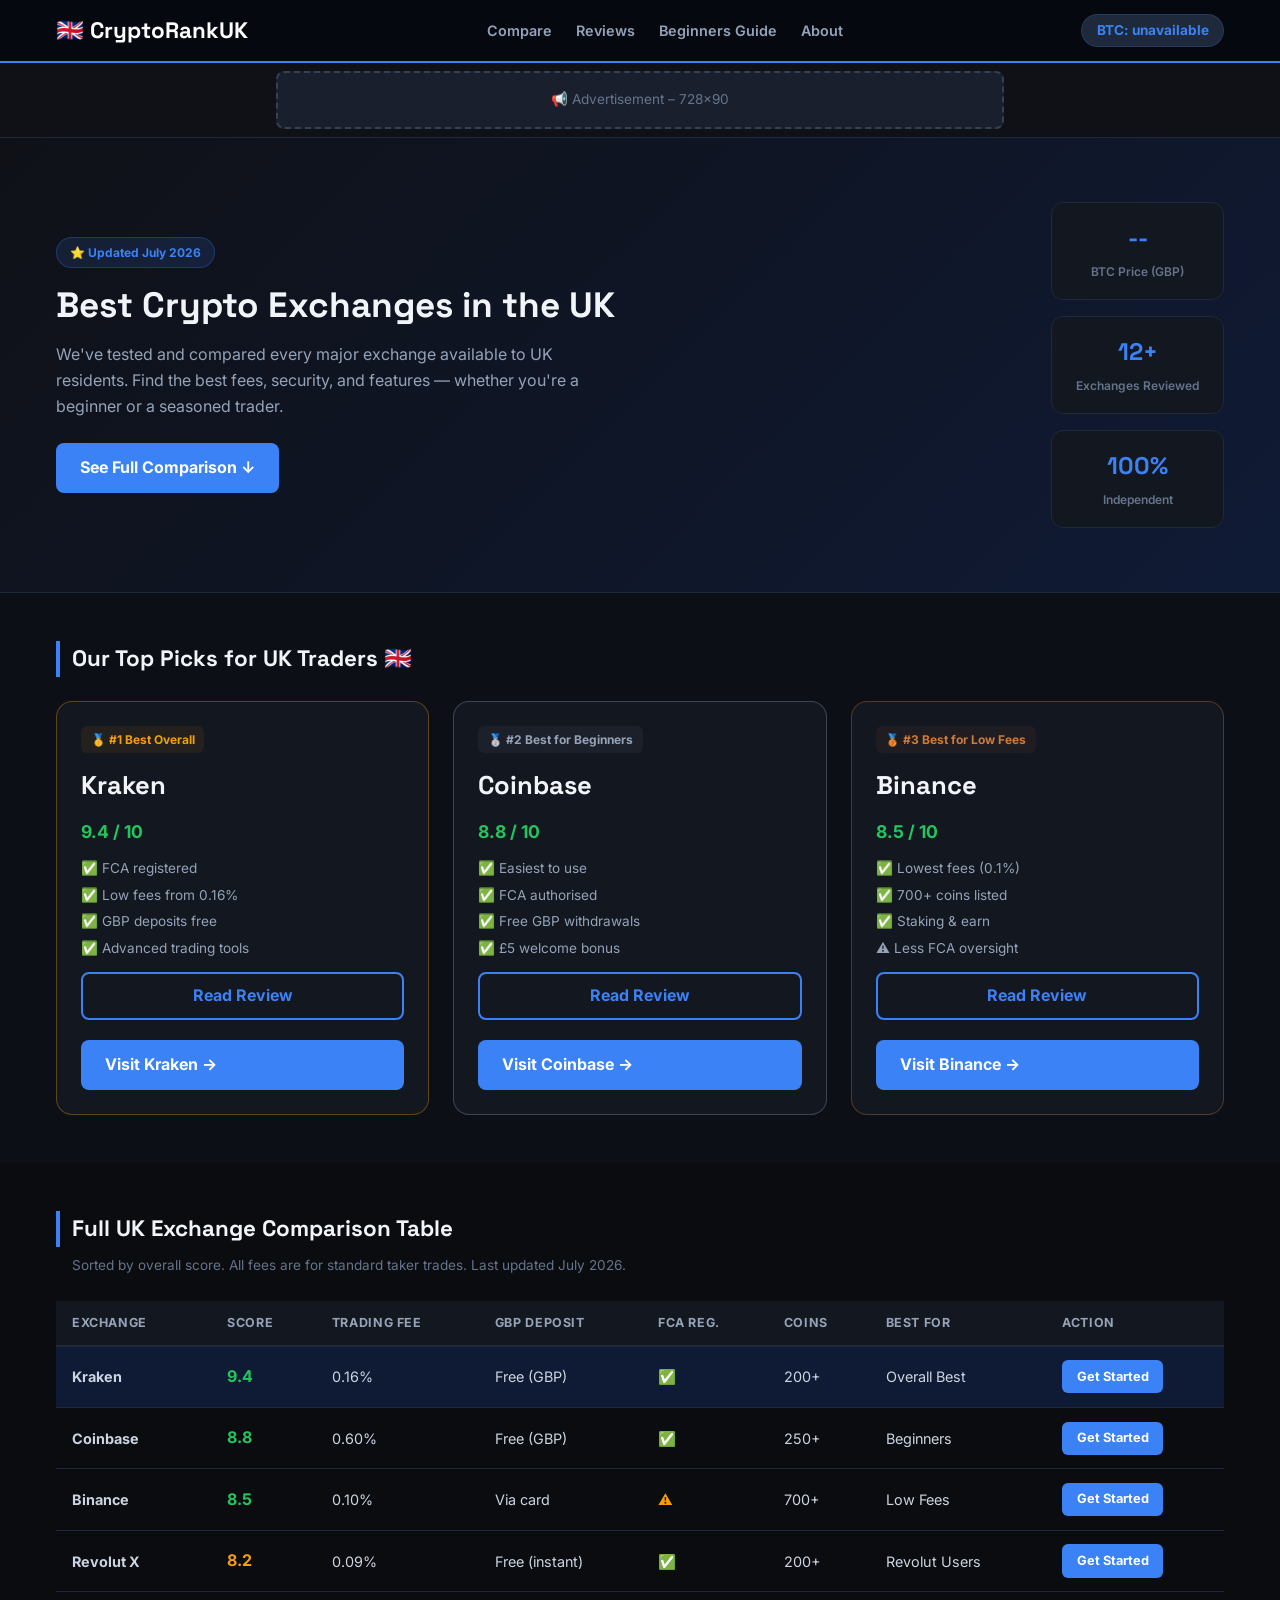
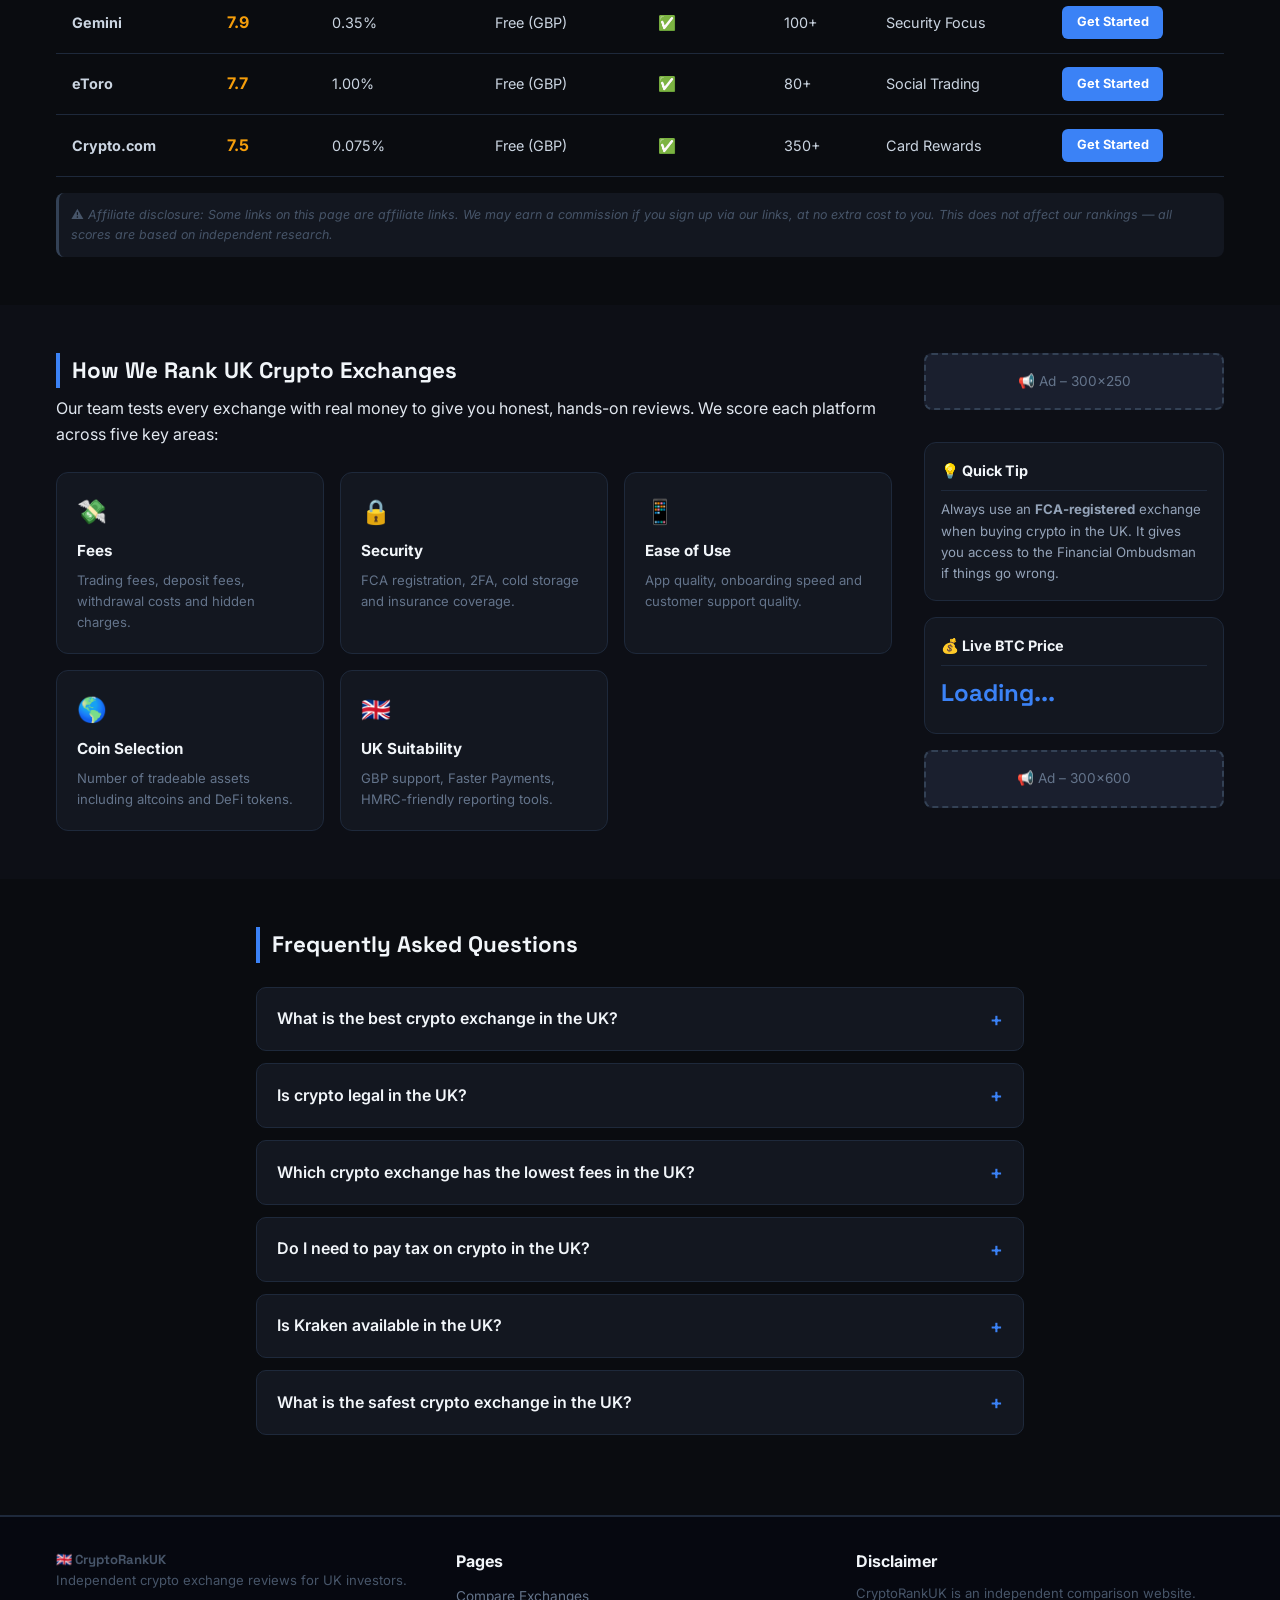
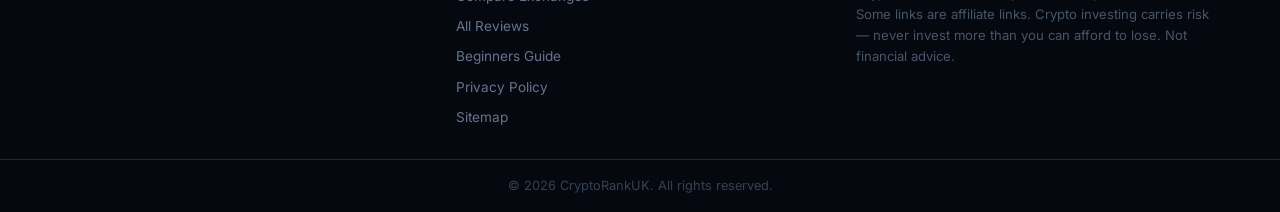
==== index.html @ 1b18f668 "feat: initial crypto exchange comparison site with SEO, affiliate slots and reviews" ====
<!DOCTYPE html>
<html lang="en">
<head>
  <meta charset="UTF-8" />
  <meta name="viewport" content="width=device-width, initial-scale=1.0" />
  <title>Best Crypto Exchanges UK 2026 – Fees, Reviews & Comparison | CryptoRankUK</title>
  <meta name="description" content="Compare the best crypto exchanges in the UK for 2026. Honest reviews of Kraken, Coinbase, Binance, and more. Find the lowest fees and best features." />
  <meta name="keywords" content="best crypto exchange UK, crypto exchange comparison UK, buy bitcoin UK, Kraken UK, Coinbase UK, Binance UK, lowest crypto fees UK" />
  <meta name="robots" content="index, follow" />
  <link rel="canonical" href="https://reluctant-coder-oss.github.io/crypto-exchange-compare/" />

  <!-- Open Graph -->
  <meta property="og:type" content="website" />
  <meta property="og:title" content="Best Crypto Exchanges UK 2026 – CryptoRankUK" />
  <meta property="og:description" content="Honest, up-to-date comparison of the best UK crypto exchanges. Fees, features, and our top picks." />
  <meta property="og:url" content="https://reluctant-coder-oss.github.io/crypto-exchange-compare/" />
  <meta name="twitter:card" content="summary_large_image" />

  <!-- JSON-LD -->
  <script type="application/ld+json">
  {
    "@context": "https://schema.org",
    "@type": "WebPage",
    "name": "Best Crypto Exchanges UK 2026",
    "description": "Compare the top cryptocurrency exchanges available in the UK by fees, features, and security.",
    "url": "https://reluctant-coder-oss.github.io/crypto-exchange-compare/"
  }
  </script>

  <link rel="sitemap" type="application/xml" href="sitemap.xml" />
  <link rel="stylesheet" href="css/style.css" />
  <link rel="preconnect" href="https://fonts.googleapis.com" />
  <link href="https://fonts.googleapis.com/css2?family=Inter:wght@400;600;700&family=Space+Grotesk:wght@700&display=swap" rel="stylesheet" />
</head>
<body>

  <!-- HEADER -->
  <header class="site-header">
    <div class="container header-inner">
      <a href="index.html" class="logo">
        <span class="logo-icon">🇬🇧</span>
        <span>CryptoRankUK</span>
      </a>
      <nav class="main-nav">
        <a href="index.html">Compare</a>
        <a href="reviews.html">Reviews</a>
        <a href="beginners.html">Beginners Guide</a>
        <a href="about.html">About</a>
      </nav>
      <div class="btc-ticker" id="btcTicker">BTC: Loading...</div>
    </div>
  </header>

  <!-- TOP AD -->
  <div class="ad-banner ad-top">
    <div class="container">
      <div class="ad-placeholder">📢 Advertisement – 728×90</div>
    </div>
  </div>

  <!-- HERO -->
  <section class="hero">
    <div class="container hero-inner">
      <div class="hero-text">
        <span class="hero-badge">⭐ Updated July 2026</span>
        <h1>Best Crypto Exchanges in the UK</h1>
        <p>We've tested and compared every major exchange available to UK residents. Find the best fees, security, and features — whether you're a beginner or a seasoned trader.</p>
        <a href="#comparison" class="btn-primary">See Full Comparison ↓</a>
      </div>
      <div class="hero-stats">
        <div class="stat-card">
          <span class="stat-num" id="btcPrice">--</span>
          <span class="stat-label">BTC Price (GBP)</span>
        </div>
        <div class="stat-card">
          <span class="stat-num">12+</span>
          <span class="stat-label">Exchanges Reviewed</span>
        </div>
        <div class="stat-card">
          <span class="stat-num">100%</span>
          <span class="stat-label">Independent</span>
        </div>
      </div>
    </div>
  </section>

  <!-- TOP PICKS BANNER -->
  <section class="top-picks">
    <div class="container">
      <h2 class="section-title">Our Top Picks for UK Traders 🇬🇧</h2>
      <div class="picks-grid">

        <div class="pick-card pick-gold">
          <div class="pick-badge">🥇 #1 Best Overall</div>
          <div class="pick-logo">Kraken</div>
          <div class="pick-score">9.4 / 10</div>
          <ul class="pick-pros">
            <li>✅ FCA registered</li>
            <li>✅ Low fees from 0.16%</li>
            <li>✅ GBP deposits free</li>
            <li>✅ Advanced trading tools</li>
          </ul>
          <a href="reviews/kraken.html" class="btn-outline">Read Review</a>
          <a href="https://www.kraken.com/sign-up?referral=YOURREF" target="_blank" rel="noopener sponsored" class="btn-primary">Visit Kraken →</a>
          <!-- Replace YOURREF with your Kraken affiliate/referral code -->
        </div>

        <div class="pick-card pick-silver">
          <div class="pick-badge">🥈 #2 Best for Beginners</div>
          <div class="pick-logo">Coinbase</div>
          <div class="pick-score">8.8 / 10</div>
          <ul class="pick-pros">
            <li>✅ Easiest to use</li>
            <li>✅ FCA authorised</li>
            <li>✅ Free GBP withdrawals</li>
            <li>✅ £5 welcome bonus</li>
          </ul>
          <a href="reviews/coinbase.html" class="btn-outline">Read Review</a>
          <a href="https://www.coinbase.com/join/YOURREF" target="_blank" rel="noopener sponsored" class="btn-primary">Visit Coinbase →</a>
        </div>

        <div class="pick-card pick-bronze">
          <div class="pick-badge">🥉 #3 Best for Low Fees</div>
          <div class="pick-logo">Binance</div>
          <div class="pick-score">8.5 / 10</div>
          <ul class="pick-pros">
            <li>✅ Lowest fees (0.1%)</li>
            <li>✅ 700+ coins listed</li>
            <li>✅ Staking & earn</li>
            <li>⚠️ Less FCA oversight</li>
          </ul>
          <a href="reviews/binance.html" class="btn-outline">Read Review</a>
          <a href="https://www.binance.com/en/register?ref=YOURREF" target="_blank" rel="noopener sponsored" class="btn-primary">Visit Binance →</a>
        </div>

      </div>
    </div>
  </section>

  <!-- FULL COMPARISON TABLE -->
  <section class="comparison-section" id="comparison">
    <div class="container">
      <h2 class="section-title">Full UK Exchange Comparison Table</h2>
      <p class="section-sub">Sorted by overall score. All fees are for standard taker trades. Last updated July 2026.</p>
      <div class="table-wrap">
        <table class="comparison-table">
          <thead>
            <tr>
              <th>Exchange</th>
              <th>Score</th>
              <th>Trading Fee</th>
              <th>GBP Deposit</th>
              <th>FCA Reg.</th>
              <th>Coins</th>
              <th>Best For</th>
              <th>Action</th>
            </tr>
          </thead>
          <tbody>
            <tr class="row-highlight">
              <td><strong>Kraken</strong></td>
              <td><span class="score score-high">9.4</span></td>
              <td>0.16%</td>
              <td>Free (GBP)</td>
              <td><span class="yes">✅</span></td>
              <td>200+</td>
              <td>Overall Best</td>
              <td><a href="https://www.kraken.com/sign-up?referral=YOURREF" target="_blank" rel="noopener sponsored" class="btn-sm">Get Started</a></td>
            </tr>
            <tr>
              <td><strong>Coinbase</strong></td>
              <td><span class="score score-high">8.8</span></td>
              <td>0.60%</td>
              <td>Free (GBP)</td>
              <td><span class="yes">✅</span></td>
              <td>250+</td>
              <td>Beginners</td>
              <td><a href="https://www.coinbase.com/join/YOURREF" target="_blank" rel="noopener sponsored" class="btn-sm">Get Started</a></td>
            </tr>
            <tr>
              <td><strong>Binance</strong></td>
              <td><span class="score score-high">8.5</span></td>
              <td>0.10%</td>
              <td>Via card</td>
              <td><span class="no">⚠️</span></td>
              <td>700+</td>
              <td>Low Fees</td>
              <td><a href="https://www.binance.com/en/register?ref=YOURREF" target="_blank" rel="noopener sponsored" class="btn-sm">Get Started</a></td>
            </tr>
            <tr>
              <td><strong>Revolut X</strong></td>
              <td><span class="score score-mid">8.2</span></td>
              <td>0.09%</td>
              <td>Free (instant)</td>
              <td><span class="yes">✅</span></td>
              <td>200+</td>
              <td>Revolut Users</td>
              <td><a href="https://revolut.com/referral/YOURREF" target="_blank" rel="noopener sponsored" class="btn-sm">Get Started</a></td>
            </tr>
            <tr>
              <td><strong>Gemini</strong></td>
              <td><span class="score score-mid">7.9</span></td>
              <td>0.35%</td>
              <td>Free (GBP)</td>
              <td><span class="yes">✅</span></td>
              <td>100+</td>
              <td>Security Focus</td>
              <td><a href="https://www.gemini.com/share/YOURREF" target="_blank" rel="noopener sponsored" class="btn-sm">Get Started</a></td>
            </tr>
            <tr>
              <td><strong>eToro</strong></td>
              <td><span class="score score-mid">7.7</span></td>
              <td>1.00%</td>
              <td>Free (GBP)</td>
              <td><span class="yes">✅</span></td>
              <td>80+</td>
              <td>Social Trading</td>
              <td><a href="https://www.etoro.com/people/YOURREF" target="_blank" rel="noopener sponsored" class="btn-sm">Get Started</a></td>
            </tr>
            <tr>
              <td><strong>Crypto.com</strong></td>
              <td><span class="score score-mid">7.5</span></td>
              <td>0.075%</td>
              <td>Free (GBP)</td>
              <td><span class="yes">✅</span></td>
              <td>350+</td>
              <td>Card Rewards</td>
              <td><a href="https://crypto.com/app/YOURREF" target="_blank" rel="noopener sponsored" class="btn-sm">Get Started</a></td>
            </tr>
          </tbody>
        </table>
      </div>
      <p class="disclaimer">⚠️ <em>Affiliate disclosure: Some links on this page are affiliate links. We may earn a commission if you sign up via our links, at no extra cost to you. This does not affect our rankings — all scores are based on independent research.</em></p>
    </div>
  </section>

  <!-- SIDEBAR AD + CONTENT -->
  <section class="content-section">
    <div class="container content-grid">
      <div class="main-content">
        <h2 class="section-title">How We Rank UK Crypto Exchanges</h2>
        <p>Our team tests every exchange with real money to give you honest, hands-on reviews. We score each platform across five key areas:</p>
        <div class="criteria-grid">
          <div class="criteria-card">
            <span class="criteria-icon">💸</span>
            <h3>Fees</h3>
            <p>Trading fees, deposit fees, withdrawal costs and hidden charges.</p>
          </div>
          <div class="criteria-card">
            <span class="criteria-icon">🔒</span>
            <h3>Security</h3>
            <p>FCA registration, 2FA, cold storage and insurance coverage.</p>
          </div>
          <div class="criteria-card">
            <span class="criteria-icon">📱</span>
            <h3>Ease of Use</h3>
            <p>App quality, onboarding speed and customer support quality.</p>
          </div>
          <div class="criteria-card">
            <span class="criteria-icon">🌎</span>
            <h3>Coin Selection</h3>
            <p>Number of tradeable assets including altcoins and DeFi tokens.</p>
          </div>
          <div class="criteria-card">
            <span class="criteria-icon">🇬🇧</span>
            <h3>UK Suitability</h3>
            <p>GBP support, Faster Payments, HMRC-friendly reporting tools.</p>
          </div>
        </div>
      </div>
      <aside class="sidebar">
        <div class="ad-placeholder ad-sidebar">📢 Ad – 300×250</div>
        <div class="widget">
          <h3>💡 Quick Tip</h3>
          <p>Always use an <strong>FCA-registered</strong> exchange when buying crypto in the UK. It gives you access to the Financial Ombudsman if things go wrong.</p>
        </div>
        <div class="widget">
          <h3>💰 Live BTC Price</h3>
          <div id="sidebarPrice" class="price-display">Loading...</div>
          <div id="sidebarChange" class="price-change"></div>
        </div>
        <div class="ad-placeholder ad-sidebar">📢 Ad – 300×600</div>
      </aside>
    </div>
  </section>

  <!-- FAQ SECTION (SEO) -->
  <section class="faq-section">
    <div class="container" style="max-width:800px">
      <h2 class="section-title">Frequently Asked Questions</h2>

      <script type="application/ld+json">
      {
        "@context": "https://schema.org",
        "@type": "FAQPage",
        "mainEntity": [
          {"@type":"Question","name":"What is the best crypto exchange in the UK?","acceptedAnswer":{"@type":"Answer","text":"Kraken is our top pick for UK users in 2026, thanks to its FCA registration, low fees from 0.16%, and free GBP deposits via Faster Payments."}},
          {"@type":"Question","name":"Is crypto legal in the UK?","acceptedAnswer":{"@type":"Answer","text":"Yes, buying and selling cryptocurrency is legal in the UK. The FCA regulates crypto asset businesses and you must pay Capital Gains Tax on profits."}},
          {"@type":"Question","name":"Which crypto exchange has the lowest fees in the UK?","acceptedAnswer":{"@type":"Answer","text":"Binance offers the lowest standard trading fees at 0.10%, and Revolut X goes as low as 0.09% for premium users."}},
          {"@type":"Question","name":"Do I need to pay tax on crypto in the UK?","acceptedAnswer":{"@type":"Answer","text":"Yes. HMRC treats crypto as a capital asset. You pay Capital Gains Tax on profits above the annual CGT allowance (\u00a33,000 for 2025/26)."}},
          {"@type":"Question","name":"Is Kraken available in the UK?","acceptedAnswer":{"@type":"Answer","text":"Yes, Kraken is fully available in the UK, is FCA registered, and supports GBP deposits via Faster Payments and CHAPS."}}
        ]
      }
      </script>

      <div class="faq-list">
        <details class="faq-item">
          <summary>What is the best crypto exchange in the UK?</summary>
          <p>Kraken is our top pick for UK users in 2026, thanks to its FCA registration, low fees from 0.16%, and free GBP deposits via Faster Payments. For beginners, Coinbase is the easiest to get started with.</p>
        </details>
        <details class="faq-item">
          <summary>Is crypto legal in the UK?</summary>
          <p>Yes, buying and selling cryptocurrency is perfectly legal in the UK. The FCA regulates crypto asset businesses under the Money Laundering Regulations. You must declare profits to HMRC and pay Capital Gains Tax.</p>
        </details>
        <details class="faq-item">
          <summary>Which crypto exchange has the lowest fees in the UK?</summary>
          <p>Binance offers the lowest standard trading fees at 0.10%, and Revolut X goes as low as 0.09% for Premium/Metal plan users. Kraken's maker fee drops to 0.02% for high-volume traders.</p>
        </details>
        <details class="faq-item">
          <summary>Do I need to pay tax on crypto in the UK?</summary>
          <p>Yes. HMRC treats cryptocurrency as a capital asset. You pay Capital Gains Tax on profits above the annual CGT allowance (&pound;3,000 for 2025/26). Exchanges like Kraken offer transaction history exports to help with HMRC reporting.</p>
        </details>
        <details class="faq-item">
          <summary>Is Kraken available in the UK?</summary>
          <p>Yes, Kraken is fully available in the UK, is FCA registered, and supports GBP deposits via Faster Payments (instant, free) and CHAPS. It&rsquo;s one of the most trusted exchanges for UK traders.</p>
        </details>
        <details class="faq-item">
          <summary>What is the safest crypto exchange in the UK?</summary>
          <p>For maximum safety, choose an FCA-registered exchange such as Kraken, Coinbase, or Gemini. These platforms are legally required to follow anti-money laundering rules and offer 2FA and cold storage for funds.</p>
        </details>
      </div>
    </div>
  </section>

  <!-- FOOTER -->
  <footer class="site-footer">
    <div class="container footer-inner">
      <div>
        <p class="footer-logo">🇬🇧 CryptoRankUK</p>
        <p>Independent crypto exchange reviews for UK investors.</p>
      </div>
      <div>
        <h4>Pages</h4>
        <ul>
          <li><a href="index.html">Compare Exchanges</a></li>
          <li><a href="reviews.html">All Reviews</a></li>
          <li><a href="beginners.html">Beginners Guide</a></li>
          <li><a href="privacy.html">Privacy Policy</a></li>
          <li><a href="sitemap.xml">Sitemap</a></li>
        </ul>
      </div>
      <div>
        <h4>Disclaimer</h4>
        <p>CryptoRankUK is an independent comparison website. Some links are affiliate links. Crypto investing carries risk — never invest more than you can afford to lose. Not financial advice.</p>
      </div>
    </div>
    <p class="footer-copy">&copy; 2026 CryptoRankUK. All rights reserved.</p>
  </footer>

  <script src="js/app.js"></script>
</body>
</html>
---- css/style.css ----
/* ===== RESET ===== */
*, *::before, *::after { box-sizing: border-box; margin: 0; padding: 0; }
html { scroll-behavior: smooth; }
body { font-family: 'Inter', sans-serif; background: #0a0c10; color: #e2e8f0; line-height: 1.6; }
a { color: #3b82f6; text-decoration: none; }
a:hover { text-decoration: underline; }

/* ===== LAYOUT ===== */
.container { max-width: 1200px; margin: 0 auto; padding: 0 1rem; }

/* ===== HEADER ===== */
.site-header { background: #060810; border-bottom: 2px solid #3b82f6; position: sticky; top: 0; z-index: 100; }
.header-inner { display: flex; align-items: center; justify-content: space-between; padding: 0.8rem 1rem; gap: 1rem; flex-wrap: wrap; }
.logo { font-family: 'Space Grotesk', sans-serif; font-size: 1.4rem; font-weight: 700; color: #fff; display: flex; align-items: center; gap: 0.4rem; }
.main-nav { display: flex; gap: 1.5rem; }
.main-nav a { color: #94a3b8; font-weight: 600; font-size: 0.9rem; }
.main-nav a:hover { color: #3b82f6; text-decoration: none; }
.btc-ticker { background: #1e293b; border: 1px solid #3b82f633; border-radius: 20px; padding: 0.3rem 0.9rem; font-size: 0.85rem; font-weight: 700; color: #3b82f6; white-space: nowrap; }

/* ===== AD ===== */
.ad-banner { background: #0f1117; border-bottom: 1px solid #1e293b; padding: 0.5rem 0; }
.ad-placeholder { background: #1a1f2e; border: 2px dashed #334155; color: #64748b; text-align: center; padding: 1rem; border-radius: 8px; font-size: 0.85rem; margin: 0 auto; }
.ad-top .ad-placeholder { max-width: 728px; }
.ad-sidebar { width: 100%; margin-bottom: 1rem; }

/* ===== HERO ===== */
.hero { background: linear-gradient(135deg, #0f1117 0%, #0f1a35 100%); padding: 4rem 0; border-bottom: 1px solid #1e293b; }
.hero-inner { display: grid; grid-template-columns: 1fr auto; gap: 3rem; align-items: center; }
@media(max-width:768px){ .hero-inner { grid-template-columns: 1fr; } }
.hero-badge { background: #3b82f622; color: #3b82f6; font-size: 0.75rem; font-weight: 700; padding: 0.3rem 0.8rem; border-radius: 20px; border: 1px solid #3b82f644; display: inline-block; margin-bottom: 1rem; }
.hero h1 { font-family: 'Space Grotesk', sans-serif; font-size: 2.2rem; font-weight: 700; color: #f1f5f9; line-height: 1.2; margin-bottom: 1rem; }
.hero p { color: #94a3b8; font-size: 1rem; margin-bottom: 1.5rem; max-width: 540px; }
.btn-primary { background: #3b82f6; color: #fff; padding: 0.75rem 1.5rem; border-radius: 8px; font-weight: 700; display: inline-block; transition: background 0.2s; }
.btn-primary:hover { background: #2563eb; text-decoration: none; }
.btn-outline { border: 2px solid #3b82f6; color: #3b82f6; padding: 0.6rem 1.2rem; border-radius: 8px; font-weight: 700; display: block; text-align: center; transition: all 0.2s; margin-bottom: 0.5rem; }
.btn-outline:hover { background: #3b82f6; color: #fff; text-decoration: none; }
.hero-stats { display: flex; flex-direction: column; gap: 1rem; }
.stat-card { background: #131720; border: 1px solid #1e293b; border-radius: 12px; padding: 1rem 1.5rem; text-align: center; min-width: 140px; }
.stat-num { display: block; font-family: 'Space Grotesk', sans-serif; font-size: 1.5rem; font-weight: 700; color: #3b82f6; }
.stat-label { font-size: 0.75rem; color: #64748b; font-weight: 600; }

/* ===== TOP PICKS ===== */
.top-picks { padding: 3rem 0; background: #0d0f16; }
.section-title { font-family: 'Space Grotesk', sans-serif; font-size: 1.4rem; margin-bottom: 0.5rem; color: #f1f5f9; border-left: 4px solid #3b82f6; padding-left: 0.75rem; }
.section-sub { color: #64748b; font-size: 0.85rem; margin-bottom: 1.5rem; padding-left: 1rem; }
.picks-grid { display: grid; grid-template-columns: repeat(auto-fit, minmax(280px, 1fr)); gap: 1.5rem; margin-top: 1.5rem; }
.pick-card { background: #131720; border: 1px solid #1e293b; border-radius: 16px; padding: 1.5rem; display: flex; flex-direction: column; gap: 0.75rem; position: relative; transition: transform 0.2s, border-color 0.2s; }
.pick-card:hover { transform: translateY(-4px); }
.pick-gold { border-color: #f59e0b55; }
.pick-gold:hover { border-color: #f59e0b; }
.pick-silver { border-color: #94a3b855; }
.pick-bronze { border-color: #cd7c3a55; }
.pick-badge { font-size: 0.75rem; font-weight: 700; color: #f59e0b; background: #f59e0b11; padding: 0.25rem 0.6rem; border-radius: 6px; width: fit-content; }
.pick-silver .pick-badge { color: #94a3b8; background: #94a3b811; }
.pick-bronze .pick-badge { color: #cd7c3a; background: #cd7c3a11; }
.pick-logo { font-family: 'Space Grotesk', sans-serif; font-size: 1.6rem; font-weight: 700; color: #f1f5f9; }
.pick-score { font-size: 1.1rem; font-weight: 700; color: #22c55e; }
.pick-pros { list-style: none; font-size: 0.85rem; color: #94a3b8; display: flex; flex-direction: column; gap: 0.3rem; flex: 1; }

/* ===== COMPARISON TABLE ===== */
.comparison-section { padding: 3rem 0; }
.table-wrap { overflow-x: auto; margin-bottom: 1rem; }
.comparison-table { width: 100%; border-collapse: collapse; font-size: 0.9rem; }
.comparison-table th { background: #131720; color: #94a3b8; font-size: 0.78rem; text-transform: uppercase; letter-spacing: 0.05em; padding: 0.75rem 1rem; text-align: left; border-bottom: 2px solid #1e293b; white-space: nowrap; }
.comparison-table td { padding: 0.85rem 1rem; border-bottom: 1px solid #1e293b; color: #cbd5e1; vertical-align: middle; }
.comparison-table tr:hover td { background: #131720; }
.row-highlight td { background: #0f1a35; }
.score { font-weight: 700; font-size: 1rem; }
.score-high { color: #22c55e; }
.score-mid { color: #f59e0b; }
.yes { color: #22c55e; }
.no { color: #f59e0b; }
.btn-sm { background: #3b82f6; color: #fff; padding: 0.4rem 0.9rem; border-radius: 6px; font-size: 0.8rem; font-weight: 700; white-space: nowrap; display: inline-block; }
.btn-sm:hover { background: #2563eb; text-decoration: none; }
.disclaimer { font-size: 0.78rem; color: #475569; padding: 0.75rem; background: #131720; border-radius: 8px; border-left: 3px solid #334155; }

/* ===== CONTENT + SIDEBAR ===== */
.content-section { padding: 3rem 0; background: #0d0f16; }
.content-grid { display: grid; grid-template-columns: 1fr 300px; gap: 2rem; }
@media(max-width:900px){ .content-grid { grid-template-columns: 1fr; } }
.criteria-grid { display: grid; grid-template-columns: repeat(auto-fill, minmax(200px, 1fr)); gap: 1rem; margin-top: 1.5rem; }
.criteria-card { background: #131720; border: 1px solid #1e293b; border-radius: 12px; padding: 1.25rem; }
.criteria-icon { font-size: 1.5rem; display: block; margin-bottom: 0.5rem; }
.criteria-card h3 { font-size: 0.95rem; color: #f1f5f9; margin-bottom: 0.4rem; }
.criteria-card p { font-size: 0.82rem; color: #64748b; }
.sidebar { display: flex; flex-direction: column; gap: 1rem; }
.widget { background: #131720; border: 1px solid #1e293b; border-radius: 12px; padding: 1rem; }
.widget h3 { font-size: 0.9rem; font-weight: 700; color: #f1f5f9; margin-bottom: 0.5rem; border-bottom: 1px solid #1e293b; padding-bottom: 0.5rem; }
.widget p { font-size: 0.83rem; color: #94a3b8; }
.price-display { font-family: 'Space Grotesk', sans-serif; font-size: 1.5rem; font-weight: 700; color: #3b82f6; }
.price-change { font-size: 0.82rem; font-weight: 600; margin-top: 0.25rem; }
.price-up { color: #22c55e; }
.price-down { color: #ef4444; }

/* ===== FAQ ===== */
.faq-section { padding: 3rem 0; }
.faq-list { display: flex; flex-direction: column; gap: 0.75rem; margin-top: 1.5rem; }
.faq-item { background: #131720; border: 1px solid #1e293b; border-radius: 10px; overflow: hidden; }
.faq-item summary { padding: 1rem 1.25rem; font-weight: 600; cursor: pointer; color: #f1f5f9; list-style: none; display: flex; justify-content: space-between; align-items: center; }
.faq-item summary::-webkit-details-marker { display: none; }
.faq-item summary::after { content: '+'; font-size: 1.2rem; color: #3b82f6; }
.faq-item[open] summary::after { content: '−'; }
.faq-item p { padding: 0 1.25rem 1rem; font-size: 0.88rem; color: #94a3b8; border-top: 1px solid #1e293b; padding-top: 0.75rem; }

/* ===== FOOTER ===== */
.site-footer { background: #060810; border-top: 2px solid #1e293b; padding: 2rem 0 1rem; margin-top: 2rem; }
.footer-inner { display: grid; grid-template-columns: repeat(3,1fr); gap: 2rem; padding-bottom: 1.5rem; }
@media(max-width:640px){ .footer-inner { grid-template-columns: 1fr; } }
.footer-logo { font-family: 'Space Grotesk', sans-serif; font-size: 1.2rem; font-weight: 700; color: #fff; }
.footer-inner h4 { color: #f1f5f9; margin-bottom: 0.5rem; }
.footer-inner ul { list-style: none; }
.footer-inner li { margin-bottom: 0.3rem; }
.footer-inner a { color: #64748b; font-size: 0.85rem; }
.footer-inner a:hover { color: #3b82f6; }
.footer-inner p { color: #475569; font-size: 0.82rem; }
.footer-copy { text-align: center; color: #334155; font-size: 0.8rem; padding-top: 1rem; border-top: 1px solid #1e293b; }
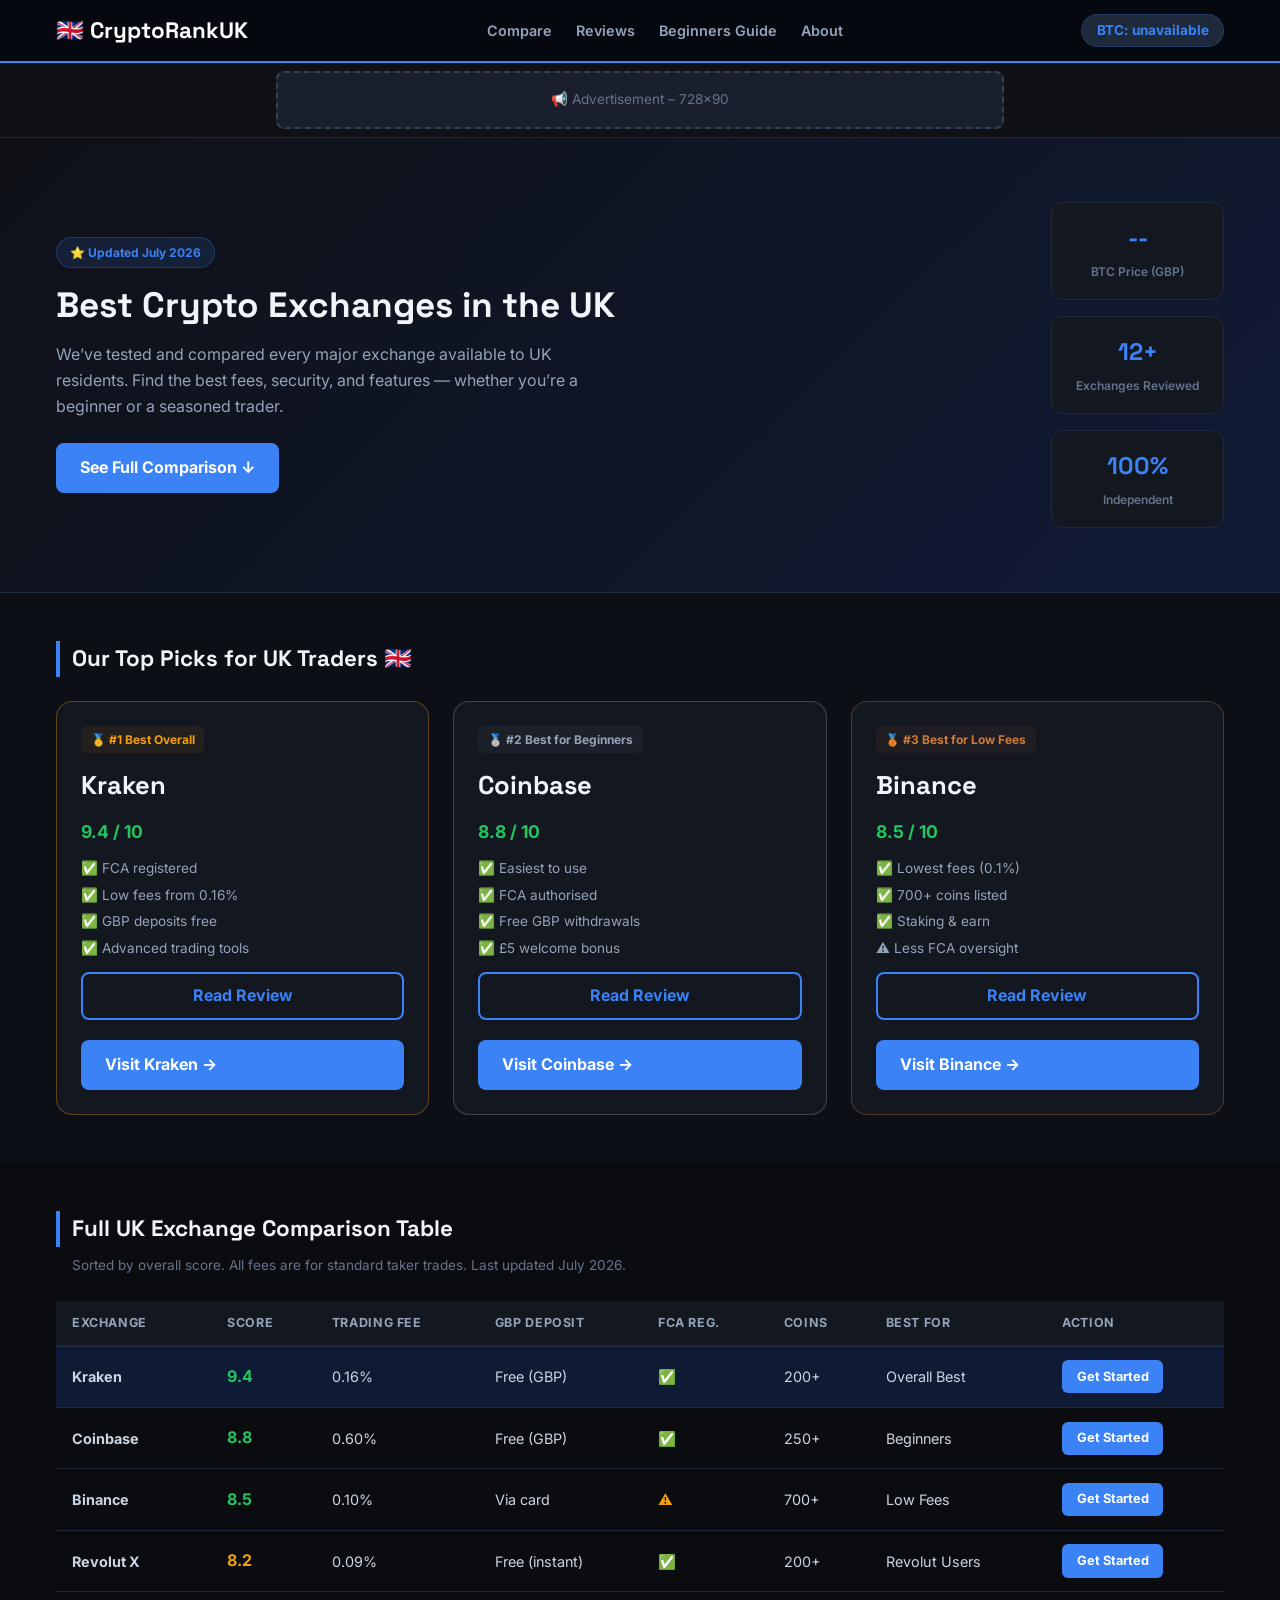
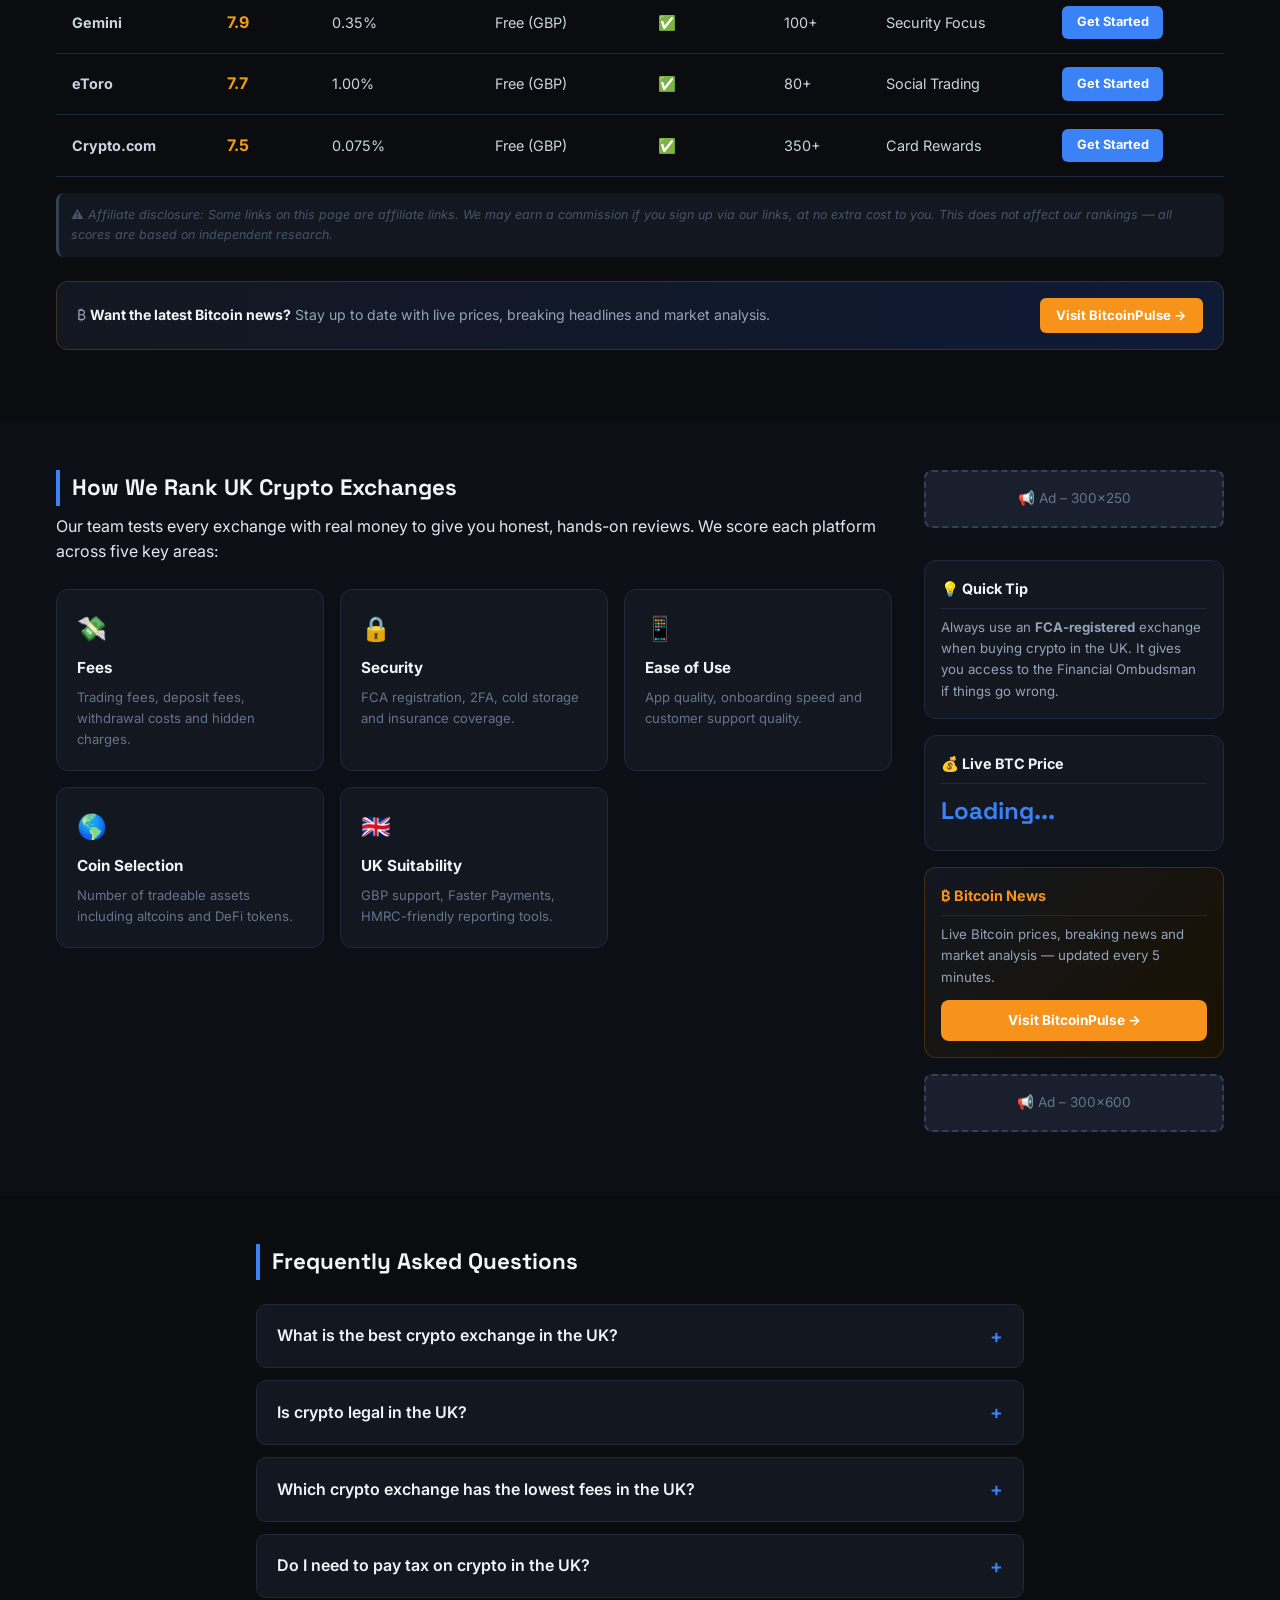
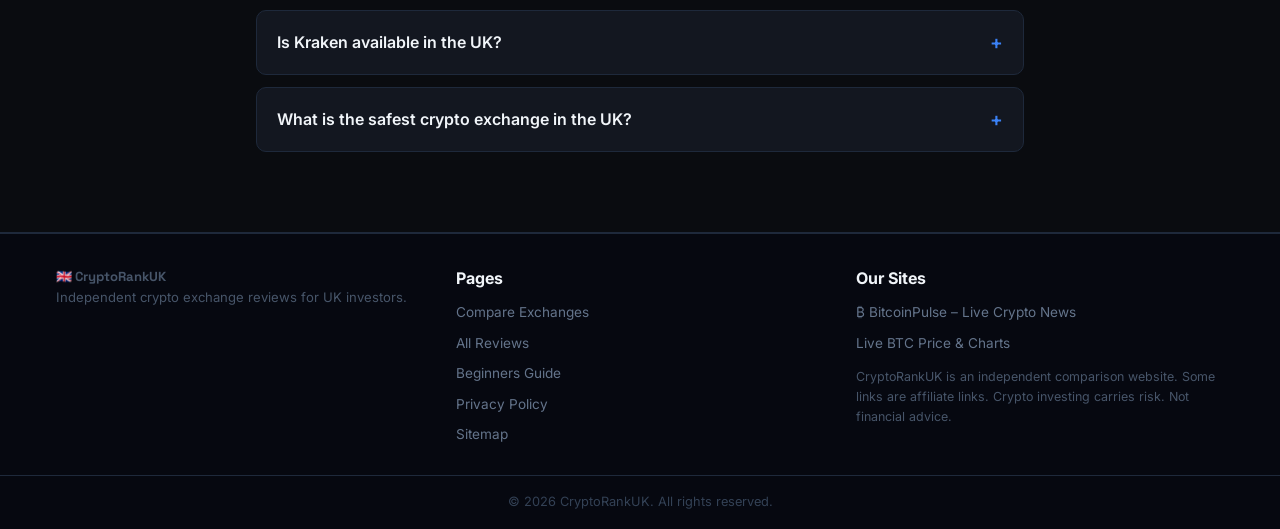
==== commit 4bb8d60a: "feat: add BitcoinPulse cross-link banner and footer link" ====
--- a/index.html
+++ b/index.html
@@ -8,15 +8,11 @@
   <meta name="keywords" content="best crypto exchange UK, crypto exchange comparison UK, buy bitcoin UK, Kraken UK, Coinbase UK, Binance UK, lowest crypto fees UK" />
   <meta name="robots" content="index, follow" />
   <link rel="canonical" href="https://reluctant-coder-oss.github.io/crypto-exchange-compare/" />
-
-  <!-- Open Graph -->
   <meta property="og:type" content="website" />
   <meta property="og:title" content="Best Crypto Exchanges UK 2026 – CryptoRankUK" />
   <meta property="og:description" content="Honest, up-to-date comparison of the best UK crypto exchanges. Fees, features, and our top picks." />
   <meta property="og:url" content="https://reluctant-coder-oss.github.io/crypto-exchange-compare/" />
   <meta name="twitter:card" content="summary_large_image" />
-
-  <!-- JSON-LD -->
   <script type="application/ld+json">
   {
     "@context": "https://schema.org",
@@ -26,21 +22,23 @@
     "url": "https://reluctant-coder-oss.github.io/crypto-exchange-compare/"
   }
   </script>
-
   <link rel="sitemap" type="application/xml" href="sitemap.xml" />
   <link rel="stylesheet" href="css/style.css" />
   <link rel="preconnect" href="https://fonts.googleapis.com" />
   <link href="https://fonts.googleapis.com/css2?family=Inter:wght@400;600;700&family=Space+Grotesk:wght@700&display=swap" rel="stylesheet" />
+  <style>
+    .news-promo { background: linear-gradient(90deg,#131720,#0f1a35); border:1px solid #f7931a33; border-radius:12px; padding:1rem 1.25rem; display:flex; align-items:center; justify-content:space-between; gap:1rem; flex-wrap:wrap; margin:1.5rem 0; }
+    .news-promo p { font-size:0.88rem; color:#94a3b8; margin:0; }
+    .news-promo strong { color:#f1f5f9; }
+    .news-promo a { background:#f7931a; color:#fff; padding:0.45rem 1rem; border-radius:6px; font-weight:700; font-size:0.82rem; white-space:nowrap; }
+    .news-promo a:hover { background:#e07d0f; text-decoration:none; }
+  </style>
 </head>
 <body>
 
-  <!-- HEADER -->
   <header class="site-header">
     <div class="container header-inner">
-      <a href="index.html" class="logo">
-        <span class="logo-icon">🇬🇧</span>
-        <span>CryptoRankUK</span>
-      </a>
+      <a href="index.html" class="logo"><span class="logo-icon">🇬🇧</span><span>CryptoRankUK</span></a>
       <nav class="main-nav">
         <a href="index.html">Compare</a>
         <a href="reviews.html">Reviews</a>
@@ -51,244 +49,115 @@
     </div>
   </header>
 
-  <!-- TOP AD -->
-  <div class="ad-banner ad-top">
-    <div class="container">
-      <div class="ad-placeholder">📢 Advertisement – 728×90</div>
-    </div>
-  </div>
-
-  <!-- HERO -->
+  <div class="ad-banner ad-top"><div class="container"><div class="ad-placeholder">📢 Advertisement – 728×90</div></div></div>
+
   <section class="hero">
     <div class="container hero-inner">
       <div class="hero-text">
         <span class="hero-badge">⭐ Updated July 2026</span>
         <h1>Best Crypto Exchanges in the UK</h1>
-        <p>We've tested and compared every major exchange available to UK residents. Find the best fees, security, and features — whether you're a beginner or a seasoned trader.</p>
+        <p>We’ve tested and compared every major exchange available to UK residents. Find the best fees, security, and features — whether you’re a beginner or a seasoned trader.</p>
         <a href="#comparison" class="btn-primary">See Full Comparison ↓</a>
       </div>
       <div class="hero-stats">
-        <div class="stat-card">
-          <span class="stat-num" id="btcPrice">--</span>
-          <span class="stat-label">BTC Price (GBP)</span>
-        </div>
-        <div class="stat-card">
-          <span class="stat-num">12+</span>
-          <span class="stat-label">Exchanges Reviewed</span>
-        </div>
-        <div class="stat-card">
-          <span class="stat-num">100%</span>
-          <span class="stat-label">Independent</span>
-        </div>
-      </div>
-    </div>
-  </section>
-
-  <!-- TOP PICKS BANNER -->
+        <div class="stat-card"><span class="stat-num" id="btcPrice">--</span><span class="stat-label">BTC Price (GBP)</span></div>
+        <div class="stat-card"><span class="stat-num">12+</span><span class="stat-label">Exchanges Reviewed</span></div>
+        <div class="stat-card"><span class="stat-num">100%</span><span class="stat-label">Independent</span></div>
+      </div>
+    </div>
+  </section>
+
   <section class="top-picks">
     <div class="container">
       <h2 class="section-title">Our Top Picks for UK Traders 🇬🇧</h2>
       <div class="picks-grid">
-
         <div class="pick-card pick-gold">
           <div class="pick-badge">🥇 #1 Best Overall</div>
           <div class="pick-logo">Kraken</div>
           <div class="pick-score">9.4 / 10</div>
-          <ul class="pick-pros">
-            <li>✅ FCA registered</li>
-            <li>✅ Low fees from 0.16%</li>
-            <li>✅ GBP deposits free</li>
-            <li>✅ Advanced trading tools</li>
-          </ul>
+          <ul class="pick-pros"><li>✅ FCA registered</li><li>✅ Low fees from 0.16%</li><li>✅ GBP deposits free</li><li>✅ Advanced trading tools</li></ul>
           <a href="reviews/kraken.html" class="btn-outline">Read Review</a>
           <a href="https://www.kraken.com/sign-up?referral=YOURREF" target="_blank" rel="noopener sponsored" class="btn-primary">Visit Kraken →</a>
-          <!-- Replace YOURREF with your Kraken affiliate/referral code -->
-        </div>
-
+        </div>
         <div class="pick-card pick-silver">
           <div class="pick-badge">🥈 #2 Best for Beginners</div>
           <div class="pick-logo">Coinbase</div>
           <div class="pick-score">8.8 / 10</div>
-          <ul class="pick-pros">
-            <li>✅ Easiest to use</li>
-            <li>✅ FCA authorised</li>
-            <li>✅ Free GBP withdrawals</li>
-            <li>✅ £5 welcome bonus</li>
-          </ul>
+          <ul class="pick-pros"><li>✅ Easiest to use</li><li>✅ FCA authorised</li><li>✅ Free GBP withdrawals</li><li>✅ £5 welcome bonus</li></ul>
           <a href="reviews/coinbase.html" class="btn-outline">Read Review</a>
           <a href="https://www.coinbase.com/join/YOURREF" target="_blank" rel="noopener sponsored" class="btn-primary">Visit Coinbase →</a>
         </div>
-
         <div class="pick-card pick-bronze">
           <div class="pick-badge">🥉 #3 Best for Low Fees</div>
           <div class="pick-logo">Binance</div>
           <div class="pick-score">8.5 / 10</div>
-          <ul class="pick-pros">
-            <li>✅ Lowest fees (0.1%)</li>
-            <li>✅ 700+ coins listed</li>
-            <li>✅ Staking & earn</li>
-            <li>⚠️ Less FCA oversight</li>
-          </ul>
+          <ul class="pick-pros"><li>✅ Lowest fees (0.1%)</li><li>✅ 700+ coins listed</li><li>✅ Staking & earn</li><li>⚠️ Less FCA oversight</li></ul>
           <a href="reviews/binance.html" class="btn-outline">Read Review</a>
           <a href="https://www.binance.com/en/register?ref=YOURREF" target="_blank" rel="noopener sponsored" class="btn-primary">Visit Binance →</a>
         </div>
-
-      </div>
-    </div>
-  </section>
-
-  <!-- FULL COMPARISON TABLE -->
+      </div>
+    </div>
+  </section>
+
   <section class="comparison-section" id="comparison">
     <div class="container">
       <h2 class="section-title">Full UK Exchange Comparison Table</h2>
       <p class="section-sub">Sorted by overall score. All fees are for standard taker trades. Last updated July 2026.</p>
       <div class="table-wrap">
         <table class="comparison-table">
-          <thead>
-            <tr>
-              <th>Exchange</th>
-              <th>Score</th>
-              <th>Trading Fee</th>
-              <th>GBP Deposit</th>
-              <th>FCA Reg.</th>
-              <th>Coins</th>
-              <th>Best For</th>
-              <th>Action</th>
-            </tr>
-          </thead>
+          <thead><tr><th>Exchange</th><th>Score</th><th>Trading Fee</th><th>GBP Deposit</th><th>FCA Reg.</th><th>Coins</th><th>Best For</th><th>Action</th></tr></thead>
           <tbody>
-            <tr class="row-highlight">
-              <td><strong>Kraken</strong></td>
-              <td><span class="score score-high">9.4</span></td>
-              <td>0.16%</td>
-              <td>Free (GBP)</td>
-              <td><span class="yes">✅</span></td>
-              <td>200+</td>
-              <td>Overall Best</td>
-              <td><a href="https://www.kraken.com/sign-up?referral=YOURREF" target="_blank" rel="noopener sponsored" class="btn-sm">Get Started</a></td>
-            </tr>
-            <tr>
-              <td><strong>Coinbase</strong></td>
-              <td><span class="score score-high">8.8</span></td>
-              <td>0.60%</td>
-              <td>Free (GBP)</td>
-              <td><span class="yes">✅</span></td>
-              <td>250+</td>
-              <td>Beginners</td>
-              <td><a href="https://www.coinbase.com/join/YOURREF" target="_blank" rel="noopener sponsored" class="btn-sm">Get Started</a></td>
-            </tr>
-            <tr>
-              <td><strong>Binance</strong></td>
-              <td><span class="score score-high">8.5</span></td>
-              <td>0.10%</td>
-              <td>Via card</td>
-              <td><span class="no">⚠️</span></td>
-              <td>700+</td>
-              <td>Low Fees</td>
-              <td><a href="https://www.binance.com/en/register?ref=YOURREF" target="_blank" rel="noopener sponsored" class="btn-sm">Get Started</a></td>
-            </tr>
-            <tr>
-              <td><strong>Revolut X</strong></td>
-              <td><span class="score score-mid">8.2</span></td>
-              <td>0.09%</td>
-              <td>Free (instant)</td>
-              <td><span class="yes">✅</span></td>
-              <td>200+</td>
-              <td>Revolut Users</td>
-              <td><a href="https://revolut.com/referral/YOURREF" target="_blank" rel="noopener sponsored" class="btn-sm">Get Started</a></td>
-            </tr>
-            <tr>
-              <td><strong>Gemini</strong></td>
-              <td><span class="score score-mid">7.9</span></td>
-              <td>0.35%</td>
-              <td>Free (GBP)</td>
-              <td><span class="yes">✅</span></td>
-              <td>100+</td>
-              <td>Security Focus</td>
-              <td><a href="https://www.gemini.com/share/YOURREF" target="_blank" rel="noopener sponsored" class="btn-sm">Get Started</a></td>
-            </tr>
-            <tr>
-              <td><strong>eToro</strong></td>
-              <td><span class="score score-mid">7.7</span></td>
-              <td>1.00%</td>
-              <td>Free (GBP)</td>
-              <td><span class="yes">✅</span></td>
-              <td>80+</td>
-              <td>Social Trading</td>
-              <td><a href="https://www.etoro.com/people/YOURREF" target="_blank" rel="noopener sponsored" class="btn-sm">Get Started</a></td>
-            </tr>
-            <tr>
-              <td><strong>Crypto.com</strong></td>
-              <td><span class="score score-mid">7.5</span></td>
-              <td>0.075%</td>
-              <td>Free (GBP)</td>
-              <td><span class="yes">✅</span></td>
-              <td>350+</td>
-              <td>Card Rewards</td>
-              <td><a href="https://crypto.com/app/YOURREF" target="_blank" rel="noopener sponsored" class="btn-sm">Get Started</a></td>
-            </tr>
+            <tr class="row-highlight"><td><strong>Kraken</strong></td><td><span class="score score-high">9.4</span></td><td>0.16%</td><td>Free (GBP)</td><td><span class="yes">✅</span></td><td>200+</td><td>Overall Best</td><td><a href="https://www.kraken.com/sign-up?referral=YOURREF" target="_blank" rel="noopener sponsored" class="btn-sm">Get Started</a></td></tr>
+            <tr><td><strong>Coinbase</strong></td><td><span class="score score-high">8.8</span></td><td>0.60%</td><td>Free (GBP)</td><td><span class="yes">✅</span></td><td>250+</td><td>Beginners</td><td><a href="https://www.coinbase.com/join/YOURREF" target="_blank" rel="noopener sponsored" class="btn-sm">Get Started</a></td></tr>
+            <tr><td><strong>Binance</strong></td><td><span class="score score-high">8.5</span></td><td>0.10%</td><td>Via card</td><td><span class="no">⚠️</span></td><td>700+</td><td>Low Fees</td><td><a href="https://www.binance.com/en/register?ref=YOURREF" target="_blank" rel="noopener sponsored" class="btn-sm">Get Started</a></td></tr>
+            <tr><td><strong>Revolut X</strong></td><td><span class="score score-mid">8.2</span></td><td>0.09%</td><td>Free (instant)</td><td><span class="yes">✅</span></td><td>200+</td><td>Revolut Users</td><td><a href="https://revolut.com/referral/YOURREF" target="_blank" rel="noopener sponsored" class="btn-sm">Get Started</a></td></tr>
+            <tr><td><strong>Gemini</strong></td><td><span class="score score-mid">7.9</span></td><td>0.35%</td><td>Free (GBP)</td><td><span class="yes">✅</span></td><td>100+</td><td>Security Focus</td><td><a href="https://www.gemini.com/share/YOURREF" target="_blank" rel="noopener sponsored" class="btn-sm">Get Started</a></td></tr>
+            <tr><td><strong>eToro</strong></td><td><span class="score score-mid">7.7</span></td><td>1.00%</td><td>Free (GBP)</td><td><span class="yes">✅</span></td><td>80+</td><td>Social Trading</td><td><a href="https://www.etoro.com/people/YOURREF" target="_blank" rel="noopener sponsored" class="btn-sm">Get Started</a></td></tr>
+            <tr><td><strong>Crypto.com</strong></td><td><span class="score score-mid">7.5</span></td><td>0.075%</td><td>Free (GBP)</td><td><span class="yes">✅</span></td><td>350+</td><td>Card Rewards</td><td><a href="https://crypto.com/app/YOURREF" target="_blank" rel="noopener sponsored" class="btn-sm">Get Started</a></td></tr>
           </tbody>
         </table>
       </div>
       <p class="disclaimer">⚠️ <em>Affiliate disclosure: Some links on this page are affiliate links. We may earn a commission if you sign up via our links, at no extra cost to you. This does not affect our rankings — all scores are based on independent research.</em></p>
-    </div>
-  </section>
-
-  <!-- SIDEBAR AD + CONTENT -->
+
+      <!-- Cross-link to BitcoinPulse -->
+      <div class="news-promo">
+        <p>₿ <strong>Want the latest Bitcoin news?</strong> Stay up to date with live prices, breaking headlines and market analysis.</p>
+        <a href="https://reluctant-coder-oss.github.io/bitcoin-news-blog/" target="_blank" rel="noopener">Visit BitcoinPulse →</a>
+      </div>
+    </div>
+  </section>
+
   <section class="content-section">
     <div class="container content-grid">
       <div class="main-content">
         <h2 class="section-title">How We Rank UK Crypto Exchanges</h2>
         <p>Our team tests every exchange with real money to give you honest, hands-on reviews. We score each platform across five key areas:</p>
         <div class="criteria-grid">
-          <div class="criteria-card">
-            <span class="criteria-icon">💸</span>
-            <h3>Fees</h3>
-            <p>Trading fees, deposit fees, withdrawal costs and hidden charges.</p>
-          </div>
-          <div class="criteria-card">
-            <span class="criteria-icon">🔒</span>
-            <h3>Security</h3>
-            <p>FCA registration, 2FA, cold storage and insurance coverage.</p>
-          </div>
-          <div class="criteria-card">
-            <span class="criteria-icon">📱</span>
-            <h3>Ease of Use</h3>
-            <p>App quality, onboarding speed and customer support quality.</p>
-          </div>
-          <div class="criteria-card">
-            <span class="criteria-icon">🌎</span>
-            <h3>Coin Selection</h3>
-            <p>Number of tradeable assets including altcoins and DeFi tokens.</p>
-          </div>
-          <div class="criteria-card">
-            <span class="criteria-icon">🇬🇧</span>
-            <h3>UK Suitability</h3>
-            <p>GBP support, Faster Payments, HMRC-friendly reporting tools.</p>
-          </div>
+          <div class="criteria-card"><span class="criteria-icon">💸</span><h3>Fees</h3><p>Trading fees, deposit fees, withdrawal costs and hidden charges.</p></div>
+          <div class="criteria-card"><span class="criteria-icon">🔒</span><h3>Security</h3><p>FCA registration, 2FA, cold storage and insurance coverage.</p></div>
+          <div class="criteria-card"><span class="criteria-icon">📱</span><h3>Ease of Use</h3><p>App quality, onboarding speed and customer support quality.</p></div>
+          <div class="criteria-card"><span class="criteria-icon">🌎</span><h3>Coin Selection</h3><p>Number of tradeable assets including altcoins and DeFi tokens.</p></div>
+          <div class="criteria-card"><span class="criteria-icon">🇬🇧</span><h3>UK Suitability</h3><p>GBP support, Faster Payments, HMRC-friendly reporting tools.</p></div>
         </div>
       </div>
       <aside class="sidebar">
         <div class="ad-placeholder ad-sidebar">📢 Ad – 300×250</div>
-        <div class="widget">
-          <h3>💡 Quick Tip</h3>
-          <p>Always use an <strong>FCA-registered</strong> exchange when buying crypto in the UK. It gives you access to the Financial Ombudsman if things go wrong.</p>
-        </div>
-        <div class="widget">
-          <h3>💰 Live BTC Price</h3>
-          <div id="sidebarPrice" class="price-display">Loading...</div>
-          <div id="sidebarChange" class="price-change"></div>
+        <div class="widget"><h3>💡 Quick Tip</h3><p>Always use an <strong>FCA-registered</strong> exchange when buying crypto in the UK. It gives you access to the Financial Ombudsman if things go wrong.</p></div>
+        <div class="widget"><h3>💰 Live BTC Price</h3><div id="sidebarPrice" class="price-display">Loading...</div><div id="sidebarChange" class="price-change"></div></div>
+        <!-- Sidebar cross-link -->
+        <div class="widget" style="border-color:#f7931a33;background:linear-gradient(135deg,#131720,#1a1200);">
+          <h3 style="color:#f7931a;border-color:#f7931a22;">₿ Bitcoin News</h3>
+          <p style="font-size:0.83rem;color:#94a3b8;margin-bottom:0.75rem;">Live Bitcoin prices, breaking news and market analysis — updated every 5 minutes.</p>
+          <a href="https://reluctant-coder-oss.github.io/bitcoin-news-blog/" target="_blank" rel="noopener" style="display:block;background:#f7931a;color:#fff;text-align:center;padding:0.6rem;border-radius:8px;font-weight:700;font-size:0.85rem;">Visit BitcoinPulse →</a>
         </div>
         <div class="ad-placeholder ad-sidebar">📢 Ad – 300×600</div>
       </aside>
     </div>
   </section>
 
-  <!-- FAQ SECTION (SEO) -->
   <section class="faq-section">
     <div class="container" style="max-width:800px">
       <h2 class="section-title">Frequently Asked Questions</h2>
-
       <script type="application/ld+json">
       {
         "@context": "https://schema.org",
@@ -302,37 +171,17 @@
         ]
       }
       </script>
-
       <div class="faq-list">
-        <details class="faq-item">
-          <summary>What is the best crypto exchange in the UK?</summary>
-          <p>Kraken is our top pick for UK users in 2026, thanks to its FCA registration, low fees from 0.16%, and free GBP deposits via Faster Payments. For beginners, Coinbase is the easiest to get started with.</p>
-        </details>
-        <details class="faq-item">
-          <summary>Is crypto legal in the UK?</summary>
-          <p>Yes, buying and selling cryptocurrency is perfectly legal in the UK. The FCA regulates crypto asset businesses under the Money Laundering Regulations. You must declare profits to HMRC and pay Capital Gains Tax.</p>
-        </details>
-        <details class="faq-item">
-          <summary>Which crypto exchange has the lowest fees in the UK?</summary>
-          <p>Binance offers the lowest standard trading fees at 0.10%, and Revolut X goes as low as 0.09% for Premium/Metal plan users. Kraken's maker fee drops to 0.02% for high-volume traders.</p>
-        </details>
-        <details class="faq-item">
-          <summary>Do I need to pay tax on crypto in the UK?</summary>
-          <p>Yes. HMRC treats cryptocurrency as a capital asset. You pay Capital Gains Tax on profits above the annual CGT allowance (&pound;3,000 for 2025/26). Exchanges like Kraken offer transaction history exports to help with HMRC reporting.</p>
-        </details>
-        <details class="faq-item">
-          <summary>Is Kraken available in the UK?</summary>
-          <p>Yes, Kraken is fully available in the UK, is FCA registered, and supports GBP deposits via Faster Payments (instant, free) and CHAPS. It&rsquo;s one of the most trusted exchanges for UK traders.</p>
-        </details>
-        <details class="faq-item">
-          <summary>What is the safest crypto exchange in the UK?</summary>
-          <p>For maximum safety, choose an FCA-registered exchange such as Kraken, Coinbase, or Gemini. These platforms are legally required to follow anti-money laundering rules and offer 2FA and cold storage for funds.</p>
-        </details>
-      </div>
-    </div>
-  </section>
-
-  <!-- FOOTER -->
+        <details class="faq-item"><summary>What is the best crypto exchange in the UK?</summary><p>Kraken is our top pick for UK users in 2026, thanks to its FCA registration, low fees from 0.16%, and free GBP deposits via Faster Payments. For beginners, Coinbase is the easiest to get started with.</p></details>
+        <details class="faq-item"><summary>Is crypto legal in the UK?</summary><p>Yes, buying and selling cryptocurrency is perfectly legal in the UK. The FCA regulates crypto asset businesses under the Money Laundering Regulations. You must declare profits to HMRC and pay Capital Gains Tax.</p></details>
+        <details class="faq-item"><summary>Which crypto exchange has the lowest fees in the UK?</summary><p>Binance offers the lowest standard trading fees at 0.10%, and Revolut X goes as low as 0.09% for Premium/Metal plan users. Kraken’s maker fee drops to 0.02% for high-volume traders.</p></details>
+        <details class="faq-item"><summary>Do I need to pay tax on crypto in the UK?</summary><p>Yes. HMRC treats cryptocurrency as a capital asset. You pay Capital Gains Tax on profits above the annual CGT allowance (&pound;3,000 for 2025/26). Exchanges like Kraken offer transaction history exports to help with HMRC reporting.</p></details>
+        <details class="faq-item"><summary>Is Kraken available in the UK?</summary><p>Yes, Kraken is fully available in the UK, is FCA registered, and supports GBP deposits via Faster Payments (instant, free) and CHAPS. It&rsquo;s one of the most trusted exchanges for UK traders.</p></details>
+        <details class="faq-item"><summary>What is the safest crypto exchange in the UK?</summary><p>For maximum safety, choose an FCA-registered exchange such as Kraken, Coinbase, or Gemini. These platforms are legally required to follow anti-money laundering rules and offer 2FA and cold storage for funds.</p></details>
+      </div>
+    </div>
+  </section>
+
   <footer class="site-footer">
     <div class="container footer-inner">
       <div>
@@ -350,8 +199,12 @@
         </ul>
       </div>
       <div>
-        <h4>Disclaimer</h4>
-        <p>CryptoRankUK is an independent comparison website. Some links are affiliate links. Crypto investing carries risk — never invest more than you can afford to lose. Not financial advice.</p>
+        <h4>Our Sites</h4>
+        <ul>
+          <li><a href="https://reluctant-coder-oss.github.io/bitcoin-news-blog/" target="_blank" rel="noopener">₿ BitcoinPulse – Live Crypto News</a></li>
+          <li><a href="https://reluctant-coder-oss.github.io/bitcoin-news-blog/markets.html" target="_blank" rel="noopener">Live BTC Price & Charts</a></li>
+        </ul>
+        <p style="margin-top:0.75rem;font-size:0.78rem;color:#475569;">CryptoRankUK is an independent comparison website. Some links are affiliate links. Crypto investing carries risk. Not financial advice.</p>
       </div>
     </div>
     <p class="footer-copy">&copy; 2026 CryptoRankUK. All rights reserved.</p>
